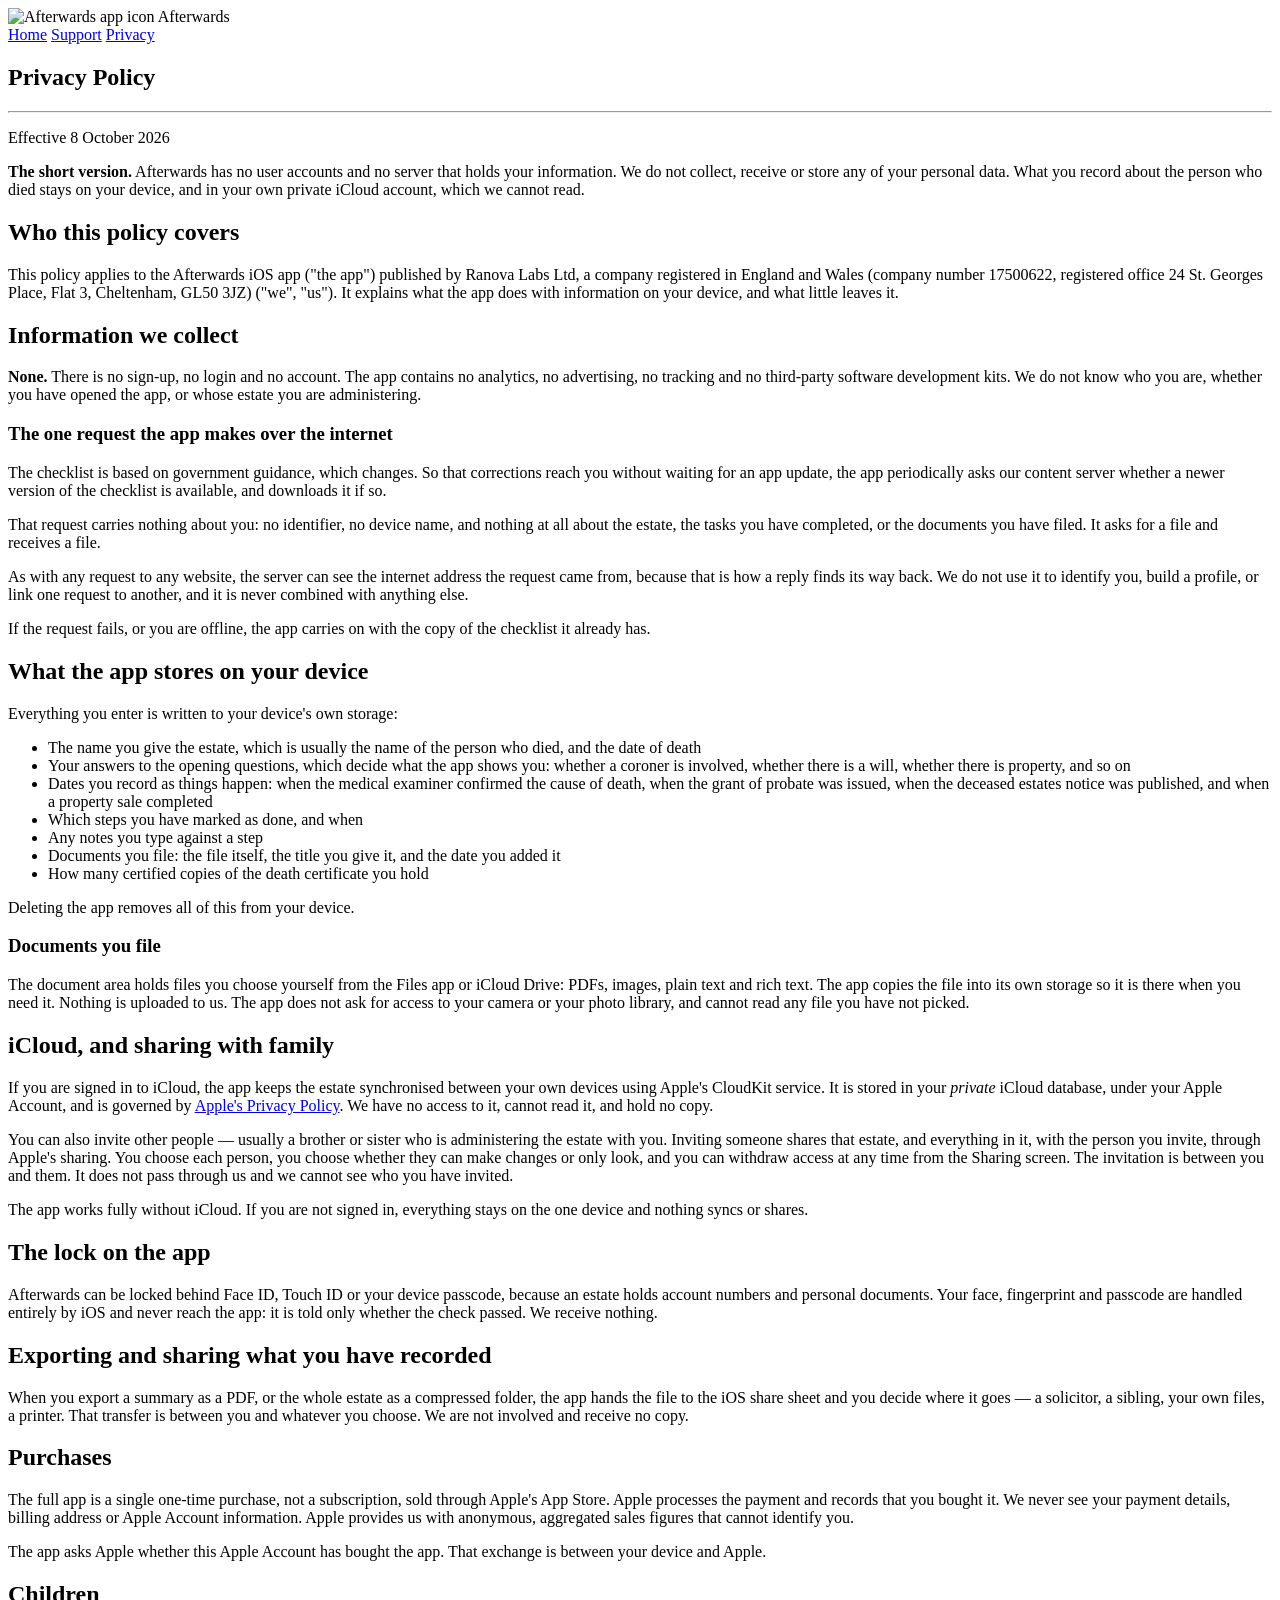
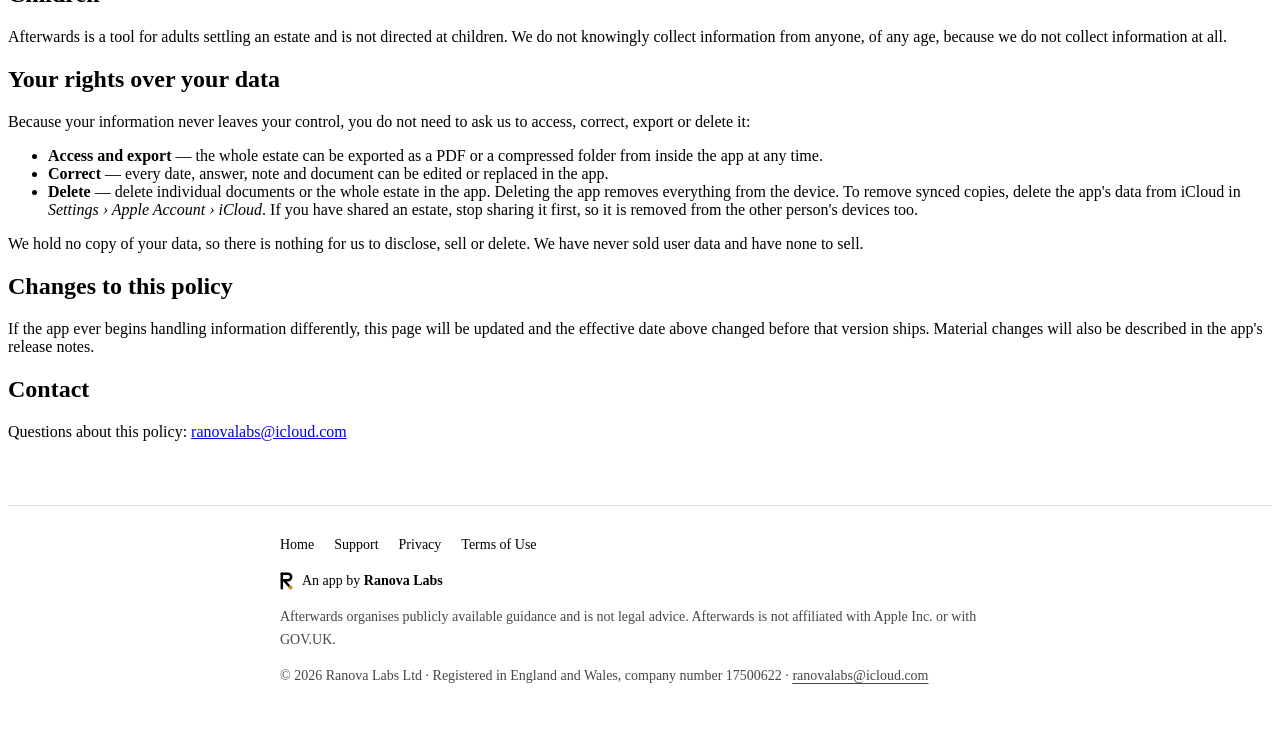
==== privacy/index.html @ 222cb42b "Add the shared Ranova Labs footer and contact address Every page gets the same footer: Home/Support/" ====
<!doctype html>
<html lang="en">
<head>
<meta charset="utf-8">
<meta name="viewport" content="width=device-width, initial-scale=1">
<title>Privacy Policy — Afterwards</title>
<meta name="description" content="Afterwards collects no personal data. The estate you record stays on your device and in your own iCloud account.">
<link rel="icon" href="../assets/icon.png">
<link rel="preconnect" href="https://fonts.googleapis.com">
<link rel="preconnect" href="https://fonts.gstatic.com" crossorigin>
<link rel="stylesheet" href="https://fonts.googleapis.com/css2?family=Source+Serif+4:opsz,wght@8..60,400;8..60,600&display=swap">
<link rel="stylesheet" href="../style.css">
<link rel="stylesheet" href="../assets/ranova-frame.css">
</head>
<body>
<header class="site"><div class="wrap">
  <img src="../assets/icon.png" alt="Afterwards app icon">
  <span class="name">Afterwards</span>
  <nav>
    <a href="../index.html">Home</a>
    <a href="../support/">Support</a>
    <a href="../privacy/" aria-current="page">Privacy</a>
  </nav>
</div></header>

<main class="wrap">
  <section class="hero">
    <h1>Privacy Policy</h1>
    <hr class="rule">
    <p class="dateline">Effective 8 October 2026</p>
  </section>

  <div class="note">
    <p><strong>The short version.</strong> Afterwards has no user accounts and no server that holds your information. We do not collect, receive or store any of your personal data. What you record about the person who died stays on your device, and in your own private iCloud account, which we cannot read.</p>
  </div>

  <h2>Who this policy covers</h2>
  <p>This policy applies to the Afterwards iOS app ("the app") published by Ranova Labs Ltd, a company registered in England and Wales (company number 17500622, registered office 24 St. Georges Place, Flat 3, Cheltenham, GL50 3JZ) ("we", "us"). It explains what the app does with information on your device, and what little leaves it.</p>

  <h2>Information we collect</h2>
  <p><strong>None.</strong> There is no sign-up, no login and no account. The app contains no analytics, no advertising, no tracking and no third-party software development kits. We do not know who you are, whether you have opened the app, or whose estate you are administering.</p>

  <h3>The one request the app makes over the internet</h3>
  <p>The checklist is based on government guidance, which changes. So that corrections reach you without waiting for an app update, the app periodically asks our content server whether a newer version of the checklist is available, and downloads it if so.</p>
  <p>That request carries nothing about you: no identifier, no device name, and nothing at all about the estate, the tasks you have completed, or the documents you have filed. It asks for a file and receives a file.</p>
  <p>As with any request to any website, the server can see the internet address the request came from, because that is how a reply finds its way back. We do not use it to identify you, build a profile, or link one request to another, and it is never combined with anything else.</p>
  <p>If the request fails, or you are offline, the app carries on with the copy of the checklist it already has.</p>

  <h2>What the app stores on your device</h2>
  <p>Everything you enter is written to your device's own storage:</p>
  <ul>
    <li>The name you give the estate, which is usually the name of the person who died, and the date of death</li>
    <li>Your answers to the opening questions, which decide what the app shows you: whether a coroner is involved, whether there is a will, whether there is property, and so on</li>
    <li>Dates you record as things happen: when the medical examiner confirmed the cause of death, when the grant of probate was issued, when the deceased estates notice was published, and when a property sale completed</li>
    <li>Which steps you have marked as done, and when</li>
    <li>Any notes you type against a step</li>
    <li>Documents you file: the file itself, the title you give it, and the date you added it</li>
    <li>How many certified copies of the death certificate you hold</li>
  </ul>
  <p>Deleting the app removes all of this from your device.</p>

  <h3>Documents you file</h3>
  <p>The document area holds files you choose yourself from the Files app or iCloud Drive: PDFs, images, plain text and rich text. The app copies the file into its own storage so it is there when you need it. Nothing is uploaded to us. The app does not ask for access to your camera or your photo library, and cannot read any file you have not picked.</p>

  <h2>iCloud, and sharing with family</h2>
  <p>If you are signed in to iCloud, the app keeps the estate synchronised between your own devices using Apple's CloudKit service. It is stored in your <em>private</em> iCloud database, under your Apple Account, and is governed by <a href="https://www.apple.com/legal/privacy/">Apple's Privacy Policy</a>. We have no access to it, cannot read it, and hold no copy.</p>
  <p>You can also invite other people — usually a brother or sister who is administering the estate with you. Inviting someone shares that estate, and everything in it, with the person you invite, through Apple's sharing. You choose each person, you choose whether they can make changes or only look, and you can withdraw access at any time from the Sharing screen. The invitation is between you and them. It does not pass through us and we cannot see who you have invited.</p>
  <p>The app works fully without iCloud. If you are not signed in, everything stays on the one device and nothing syncs or shares.</p>

  <h2>The lock on the app</h2>
  <p>Afterwards can be locked behind Face ID, Touch ID or your device passcode, because an estate holds account numbers and personal documents. Your face, fingerprint and passcode are handled entirely by iOS and never reach the app: it is told only whether the check passed. We receive nothing.</p>

  <h2>Exporting and sharing what you have recorded</h2>
  <p>When you export a summary as a PDF, or the whole estate as a compressed folder, the app hands the file to the iOS share sheet and you decide where it goes — a solicitor, a sibling, your own files, a printer. That transfer is between you and whatever you choose. We are not involved and receive no copy.</p>

  <h2>Purchases</h2>
  <p>The full app is a single one-time purchase, not a subscription, sold through Apple's App Store. Apple processes the payment and records that you bought it. We never see your payment details, billing address or Apple Account information. Apple provides us with anonymous, aggregated sales figures that cannot identify you.</p>
  <p>The app asks Apple whether this Apple Account has bought the app. That exchange is between your device and Apple.</p>

  <h2>Children</h2>
  <p>Afterwards is a tool for adults settling an estate and is not directed at children. We do not knowingly collect information from anyone, of any age, because we do not collect information at all.</p>

  <h2>Your rights over your data</h2>
  <p>Because your information never leaves your control, you do not need to ask us to access, correct, export or delete it:</p>
  <ul>
    <li><strong>Access and export</strong> — the whole estate can be exported as a PDF or a compressed folder from inside the app at any time.</li>
    <li><strong>Correct</strong> — every date, answer, note and document can be edited or replaced in the app.</li>
    <li><strong>Delete</strong> — delete individual documents or the whole estate in the app. Deleting the app removes everything from the device. To remove synced copies, delete the app's data from iCloud in <em>Settings &rsaquo; Apple Account &rsaquo; iCloud</em>. If you have shared an estate, stop sharing it first, so it is removed from the other person's devices too.</li>
  </ul>
  <p>We hold no copy of your data, so there is nothing for us to disclose, sell or delete. We have never sold user data and have none to sell.</p>

  <h2>Changes to this policy</h2>
  <p>If the app ever begins handling information differently, this page will be updated and the effective date above changed before that version ships. Material changes will also be described in the app's release notes.</p>

  <h2>Contact</h2>
  <p>Questions about this policy: <a href="mailto:ranovalabs@icloud.com">ranovalabs@icloud.com</a></p>
</main>

<div class="rl-foot" role="contentinfo"><div class="rl-wrap" style="--rl-max: 720px">
  <nav class="rl-links" aria-label="Footer"><a href="../index.html">Home</a><a href="../support/">Support</a><a href="../privacy/">Privacy</a><a href="https://www.apple.com/legal/internet-services/itunes/dev/stdeula/">Terms of Use</a></nav>
  <a class="rl-by" href="https://ranovalabs.github.io/"><svg viewBox="11 7 36 50" aria-hidden="true"><g fill="none" stroke="currentColor" stroke-width="7" stroke-linecap="round" stroke-linejoin="round"><path d="M16 12 L16 52"/><path d="M16 12 H33 A9 9 0 0 1 33 30 H16"/><path d="M22 30 L38 48"/></g><circle cx="40" cy="50" r="5.6" fill="#C98A2B"/></svg><span>An app by <b>Ranova Labs</b></span></a>
  <p class="rl-note">Afterwards organises publicly available guidance and is not legal advice. Afterwards is not affiliated with Apple Inc. or with GOV.UK.</p>
  <p class="rl-legal">&copy; 2026 Ranova Labs Ltd &middot; Registered in England and Wales, company number 17500622 &middot; <a href="mailto:ranovalabs@icloud.com">ranovalabs@icloud.com</a></p>
</div></div>
</body>
</html>
---- assets/ranova-frame.css ----
/* Ranova Labs shared footer. The same file ships in every Ranova Labs app site.
   It inherits each site's text colour, so it follows that site's light/dark theme. */
.rl-foot { border-top: 1px solid color-mix(in srgb, currentColor 14%, transparent); margin-top: 64px; padding: 28px 0 48px; font-size: 14px; line-height: 1.6; }
.rl-foot .rl-wrap { max-width: var(--rl-max, 960px); margin: 0 auto; padding: 0 22px; display: grid; gap: 14px; }
.rl-foot p { margin: 0; max-width: none; color: inherit; font-size: inherit; }
.rl-foot a { color: inherit; text-decoration: none; }
.rl-foot a:hover { text-decoration: underline; text-underline-offset: 3px; }
.rl-foot .rl-links { display: flex; flex-wrap: wrap; gap: 6px 20px; font-weight: 500; }
.rl-foot .rl-by { display: inline-flex; align-items: center; gap: 9px; justify-self: start; font-weight: 500; }
.rl-foot .rl-by svg { width: 13px; height: 18px; flex-shrink: 0; }
.rl-foot .rl-by b { font-weight: 700; }
.rl-foot .rl-note, .rl-foot .rl-legal { opacity: .72; }
.rl-foot .rl-legal a { text-decoration: underline; text-underline-offset: 3px; }
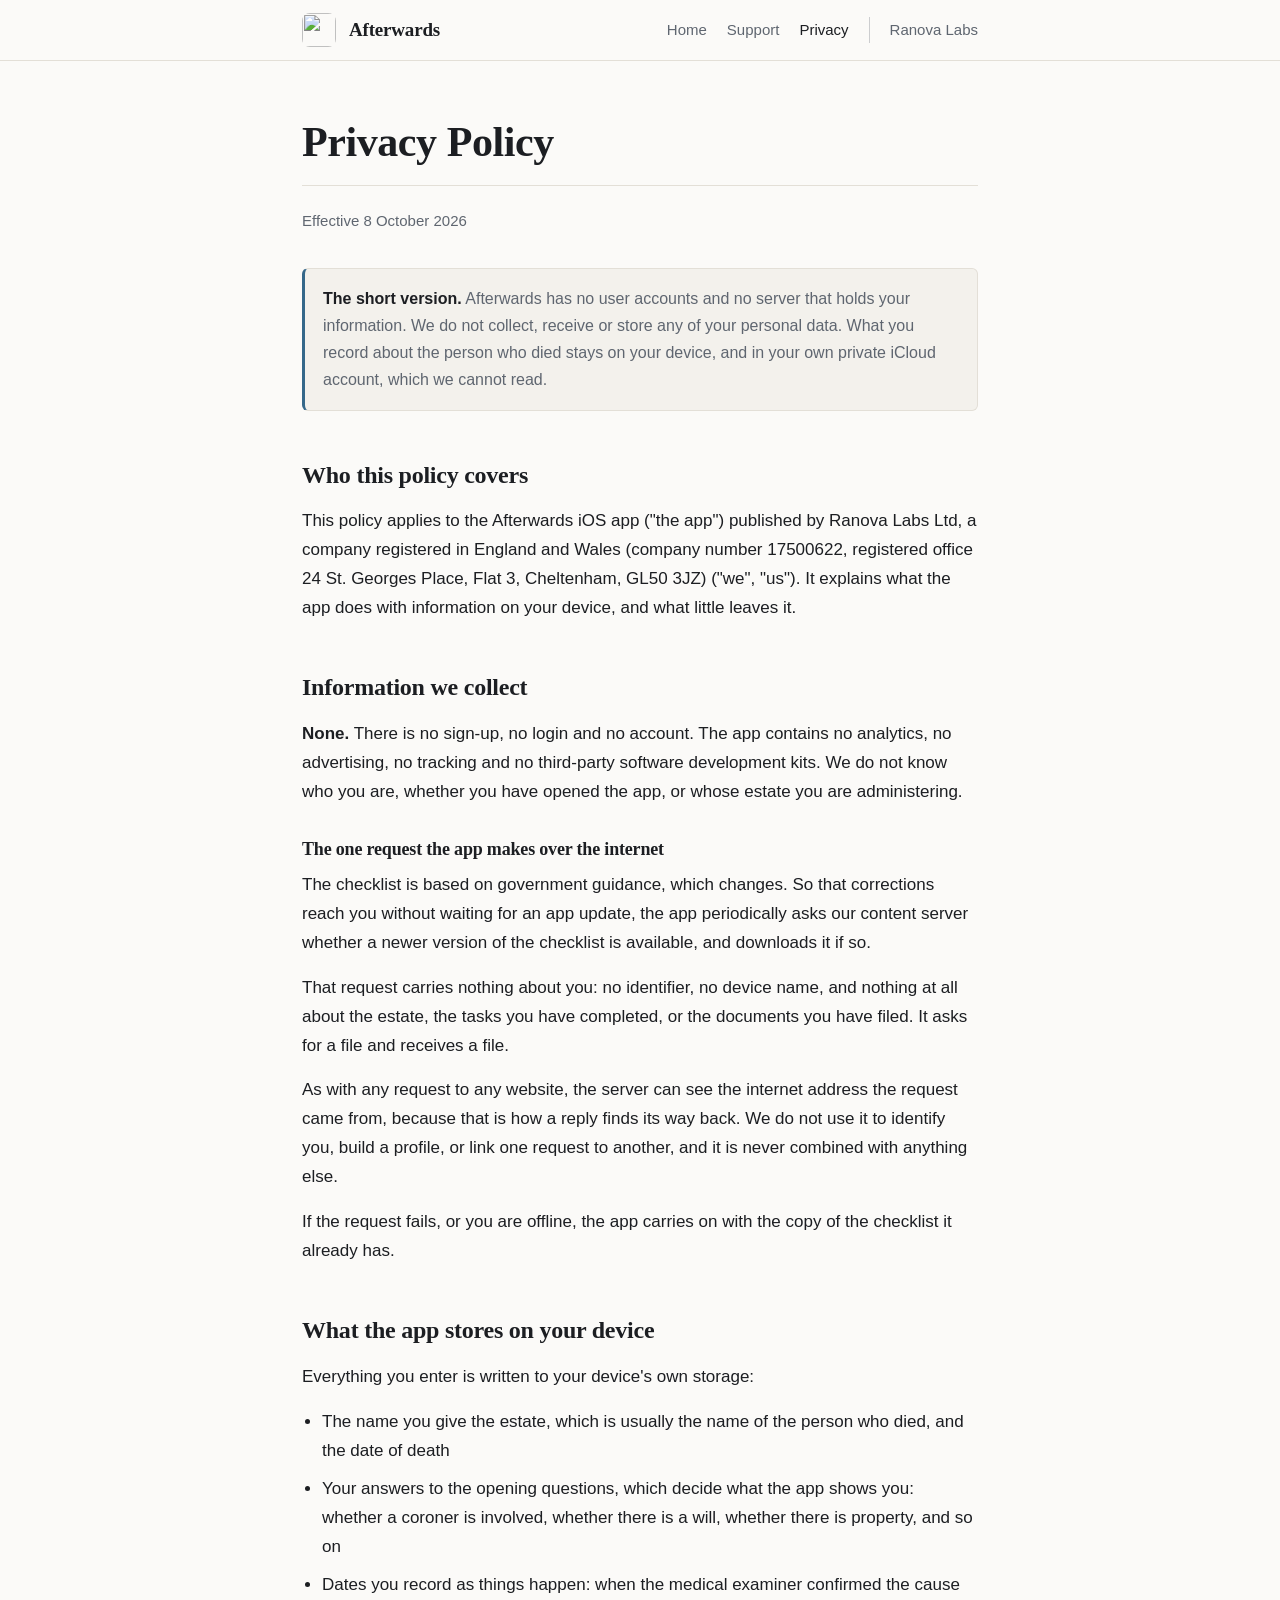
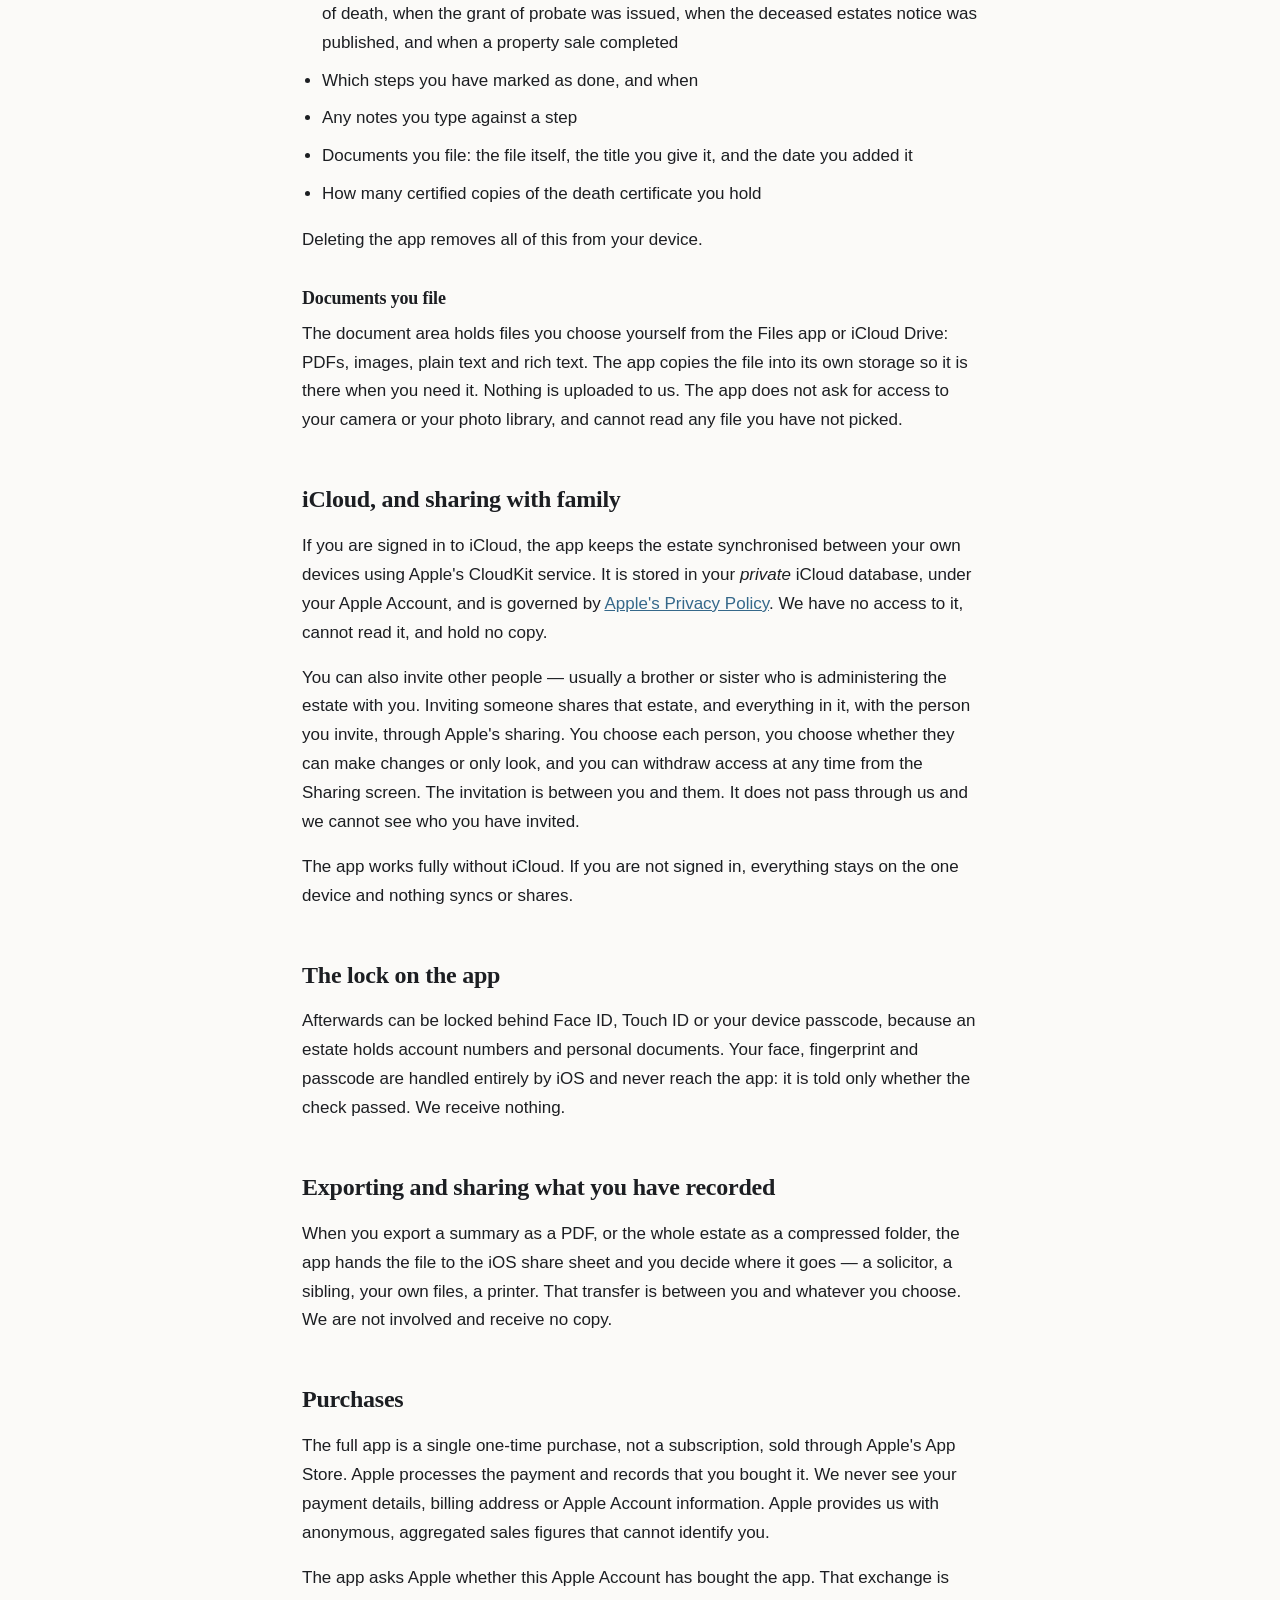
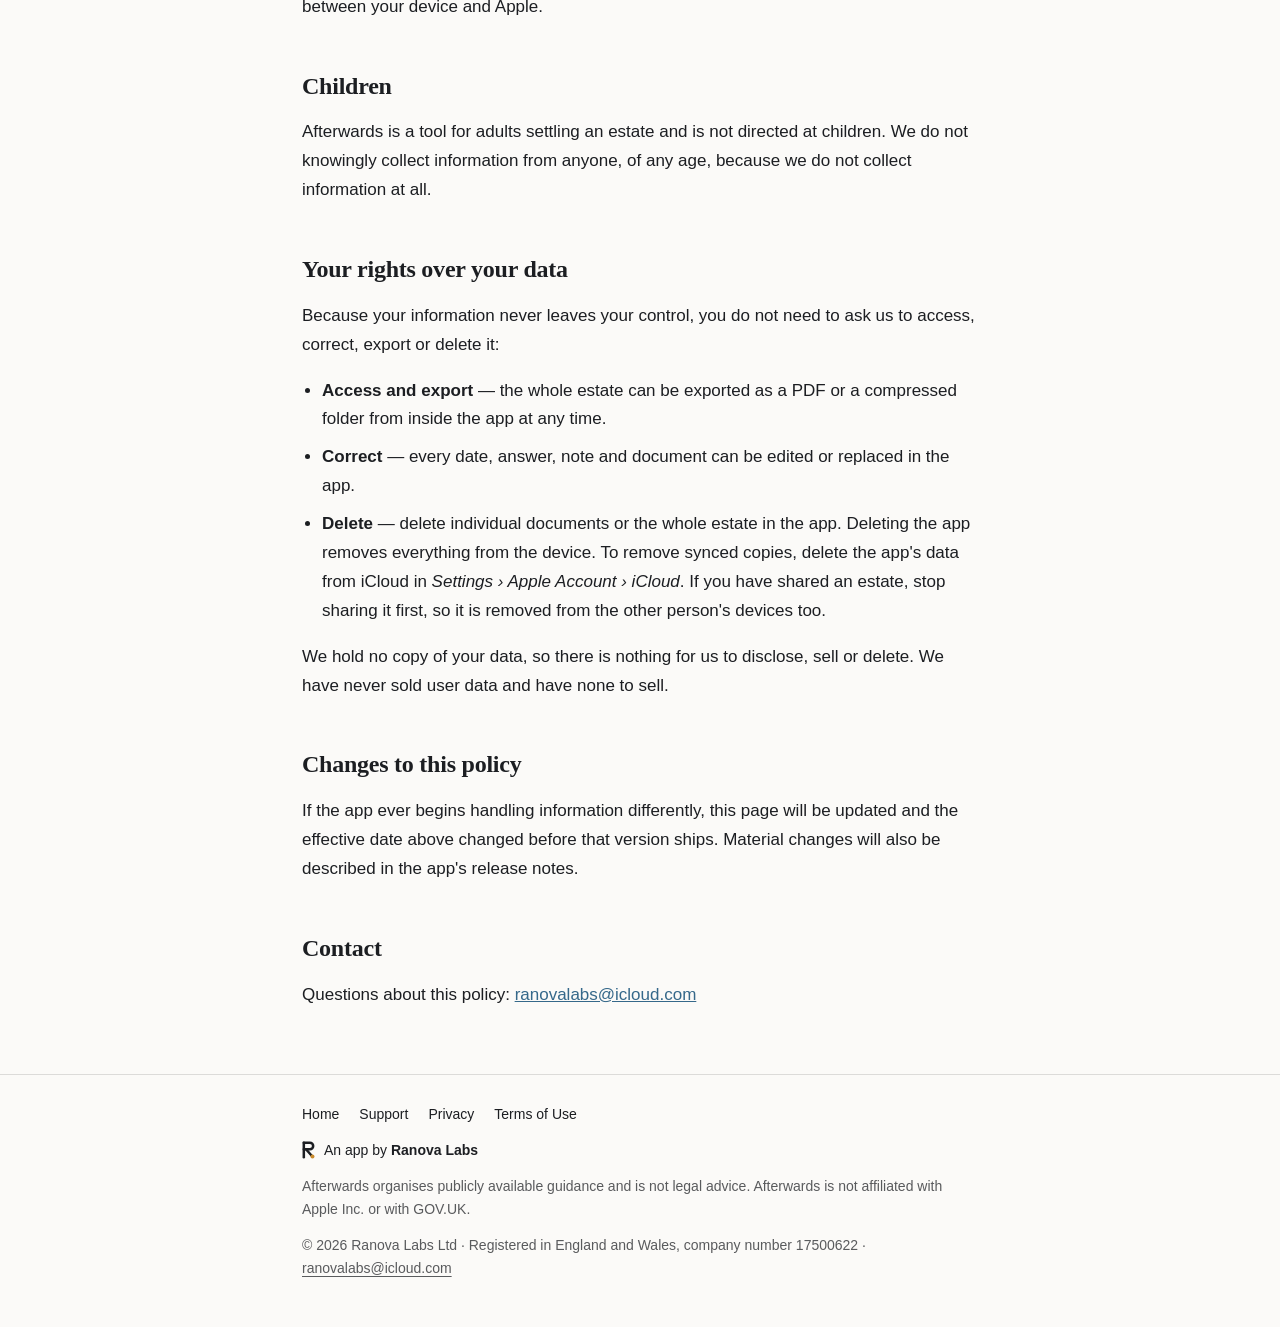
==== commit a0d4df57: "Link the header to Ranova Labs and match it across app sites The menu ends with a Ranova Labs link b" ====
--- a/privacy/index.html
+++ b/privacy/index.html
@@ -9,17 +9,17 @@
 <link rel="preconnect" href="https://fonts.googleapis.com">
 <link rel="preconnect" href="https://fonts.gstatic.com" crossorigin>
 <link rel="stylesheet" href="https://fonts.googleapis.com/css2?family=Source+Serif+4:opsz,wght@8..60,400;8..60,600&display=swap">
-<link rel="stylesheet" href="../style.css">
-<link rel="stylesheet" href="../assets/ranova-frame.css">
+<link rel="stylesheet" href="../style.css?v=20261008">
+<link rel="stylesheet" href="../assets/ranova-frame.css?v=20261008">
 </head>
 <body>
 <header class="site"><div class="wrap">
-  <img src="../assets/icon.png" alt="Afterwards app icon">
-  <span class="name">Afterwards</span>
+  <a class="brand" href="../index.html"><img src="../assets/icon.png" alt=""><span class="name">Afterwards</span></a>
   <nav>
     <a href="../index.html">Home</a>
     <a href="../support/">Support</a>
     <a href="../privacy/" aria-current="page">Privacy</a>
+    <a class="rl-home" href="https://ranovalabs.github.io/">Ranova Labs</a>
   </nav>
 </div></header>
 
--- a/style.css
+++ b/style.css
@@ -0,0 +1,112 @@
+/* Afterwards — estateadmin.app
+   Quiet, document-like. Someone reading these pages has had a death in the family,
+   so nothing here shouts: no gradients, no animation, one accent used sparingly. */
+
+:root {
+  --paper:   #fbfaf8;
+  --surface: #f3f1ec;
+  --ink:     #1c1e22;
+  --muted:   #5f6670;
+  --line:    #e3dfd7;
+  --accent:  #35688a;
+  --warm:    #a8683f;
+}
+@media (prefers-color-scheme: dark) {
+  :root {
+    --paper:   #14171b;
+    --surface: #1c2026;
+    --ink:     #e7e9ec;
+    --muted:   #9aa3ae;
+    --line:    #2a2f36;
+    --accent:  #8ab6d2;
+    --warm:    #d09a6e;
+  }
+}
+
+* { box-sizing: border-box; }
+html { -webkit-text-size-adjust: 100%; }
+body {
+  margin: 0;
+  background: var(--paper);
+  color: var(--ink);
+  font: 17px/1.7 -apple-system, BlinkMacSystemFont, "Segoe UI", Roboto, Helvetica, Arial, sans-serif;
+}
+
+.wrap { max-width: 720px; margin: 0 auto; padding: 0 22px; }
+
+header.site {
+  border-bottom: 1px solid var(--line);
+  position: sticky; top: 0; background: var(--paper); z-index: 10;
+}
+header.site .wrap {
+  display: flex; align-items: center; gap: 13px; flex-wrap: wrap;
+  padding-top: 13px; padding-bottom: 13px;
+}
+header.site .brand { display: flex; align-items: center; gap: inherit; color: inherit; text-decoration: none; }
+header.site img { width: 34px; height: 34px; border-radius: 8px; }
+header.site .name {
+  font-family: "Source Serif 4", Georgia, "Times New Roman", serif;
+  font-weight: 600; font-size: 19px; letter-spacing: -0.01em;
+}
+header.site nav { margin-left: auto; display: flex; gap: 20px; }
+header.site nav a { color: var(--muted); text-decoration: none; font-size: 15px; }
+header.site nav a:hover, header.site nav a[aria-current] { color: var(--ink); }
+
+/* Below this the links no longer fit beside the wordmark, so give them their own
+   row rather than letting them wrap one at a time. */
+@media (max-width: 540px) {
+  header.site nav { margin-left: 0; width: 100%; gap: 18px; padding-top: 2px; }
+  .hero { padding-top: 34px; }
+}
+
+h1, h2, h3 {
+  font-family: "Source Serif 4", Georgia, "Times New Roman", serif;
+  font-weight: 600; letter-spacing: -0.01em; text-wrap: balance;
+}
+h1 { font-size: clamp(31px, 6vw, 42px); line-height: 1.2; margin: 0 0 18px; }
+h2 { font-size: 24px; margin: 44px 0 12px; }
+h3 { font-size: 18px; margin: 28px 0 6px; }
+p { margin: 0 0 16px; }
+a { color: var(--accent); }
+strong { font-weight: 650; }
+
+.hero { padding: 56px 0 0; }
+.rule { height: 1px; background: var(--line); border: 0; margin: 0 0 22px; }
+.lede { font-size: 19px; color: var(--muted); margin-bottom: 34px; }
+.dateline { font-size: 15px; color: var(--muted); margin-bottom: 34px; }
+
+/* Used for the one-paragraph summary at the top of a long page. */
+.note {
+  background: var(--surface); border: 1px solid var(--line);
+  border-left: 3px solid var(--accent); border-radius: 6px;
+  padding: 16px 18px; margin: 26px 0; font-size: 16px; color: var(--muted);
+}
+.note strong { color: var(--ink); }
+.note p:last-child { margin-bottom: 0; }
+.note--warm { border-left-color: var(--warm); }
+
+.grid { display: grid; gap: 20px; grid-template-columns: repeat(auto-fit, minmax(210px, 1fr)); margin: 10px 0 12px; }
+.card { background: var(--surface); border: 1px solid var(--line); border-radius: 12px; padding: 18px 18px 4px; }
+.card h3 { margin-top: 0; }
+.card p { font-size: 15px; color: var(--muted); }
+
+ul { padding-left: 20px; }
+li { margin-bottom: 9px; }
+dl dt { font-weight: 650; margin-top: 22px; }
+dl dd { margin: 6px 0 0; color: var(--muted); }
+
+code {
+  background: var(--surface); padding: 2px 6px; border-radius: 4px;
+  font-size: 0.88em; font-family: ui-monospace, SFMono-Regular, Menlo, monospace;
+}
+
+a:focus-visible, summary:focus-visible {
+  outline: 2px solid var(--accent); outline-offset: 3px; border-radius: 3px;
+}
+
+footer.site {
+  border-top: 1px solid var(--line); margin-top: 64px;
+  padding: 26px 0 56px; color: var(--muted); font-size: 15px;
+}
+footer.site a { color: var(--muted); margin-right: 18px; }
+footer.site .disclaimer { margin-top: 16px; }
--- a/assets/ranova-frame.css
+++ b/assets/ranova-frame.css
@@ -11,3 +11,6 @@
 .rl-foot .rl-by b { font-weight: 700; }
 .rl-foot .rl-note, .rl-foot .rl-legal { opacity: .72; }
 .rl-foot .rl-legal a { text-decoration: underline; text-underline-offset: 3px; }
+
+/* "Ranova Labs" link at the end of each app site's header menu, set apart by a hairline. */
+header.site nav a.rl-home { padding-left: 20px; border-left: 1px solid color-mix(in srgb, currentColor 30%, transparent); }
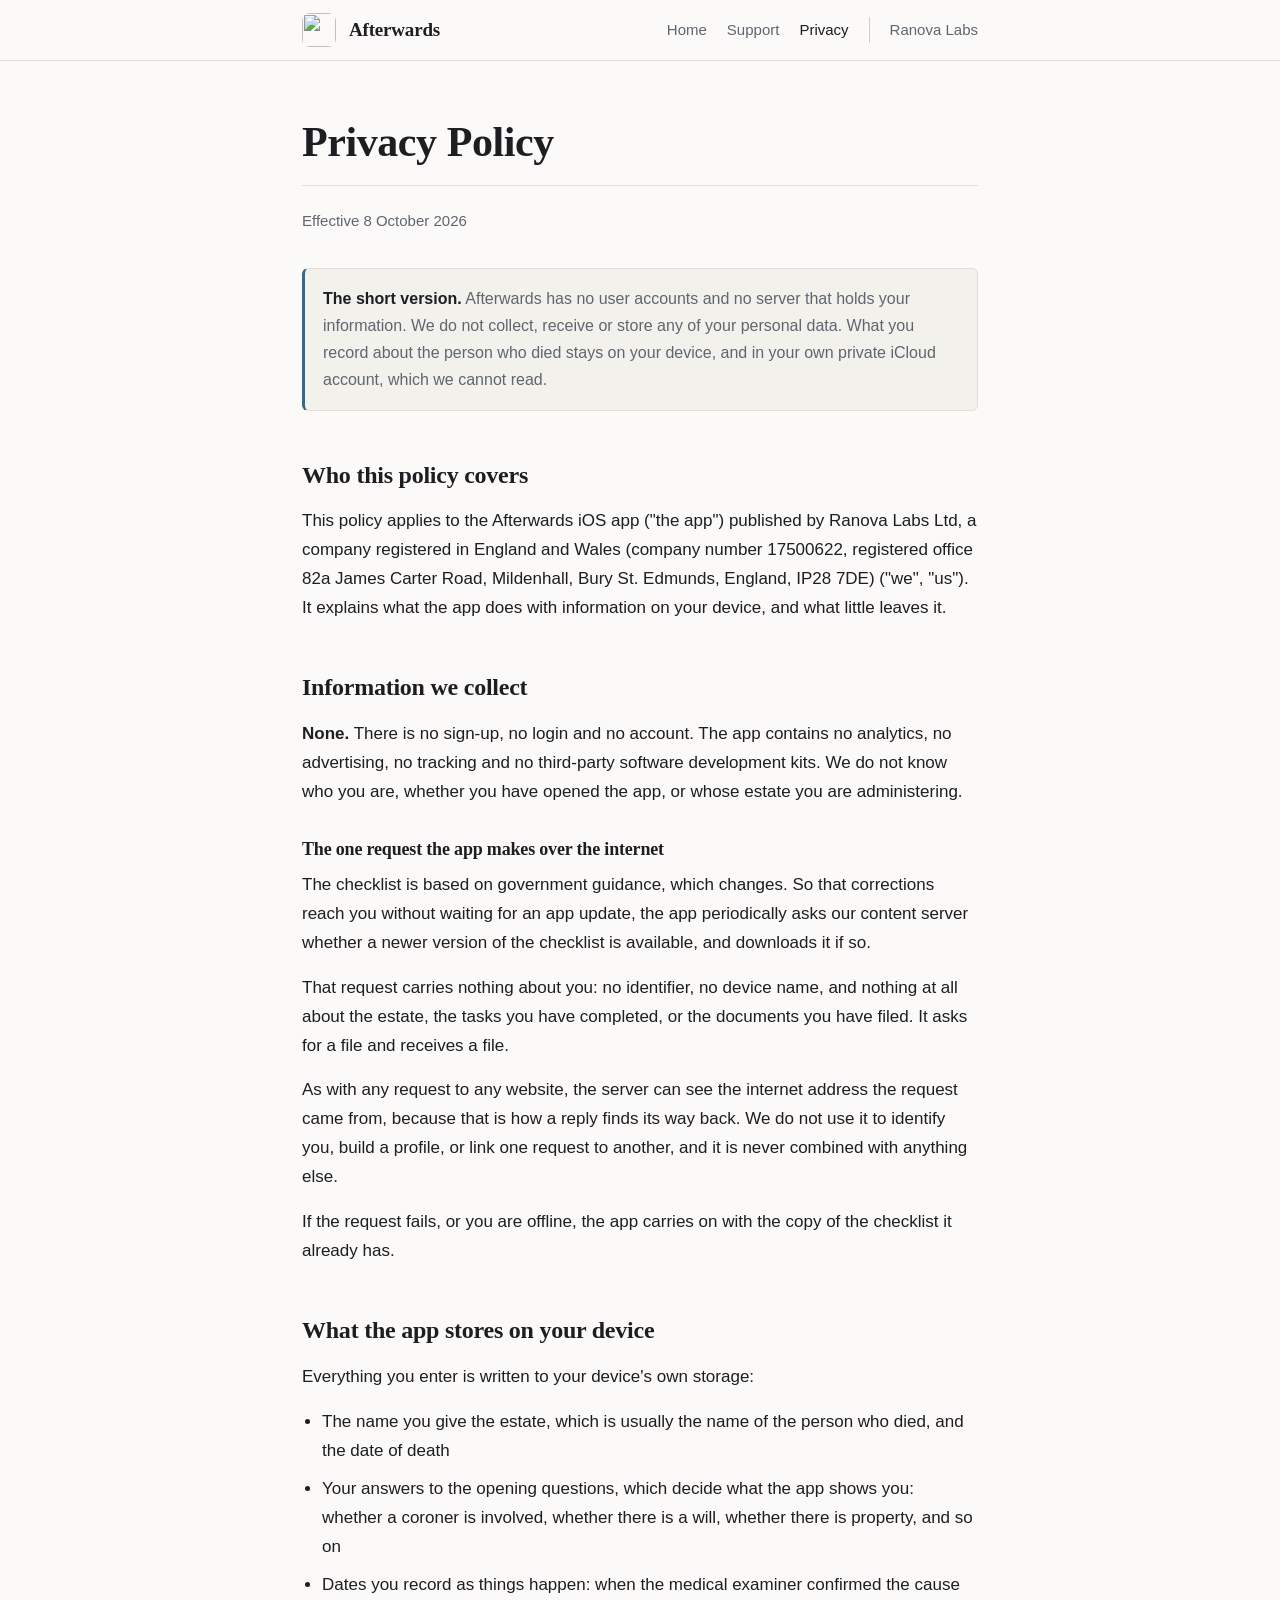
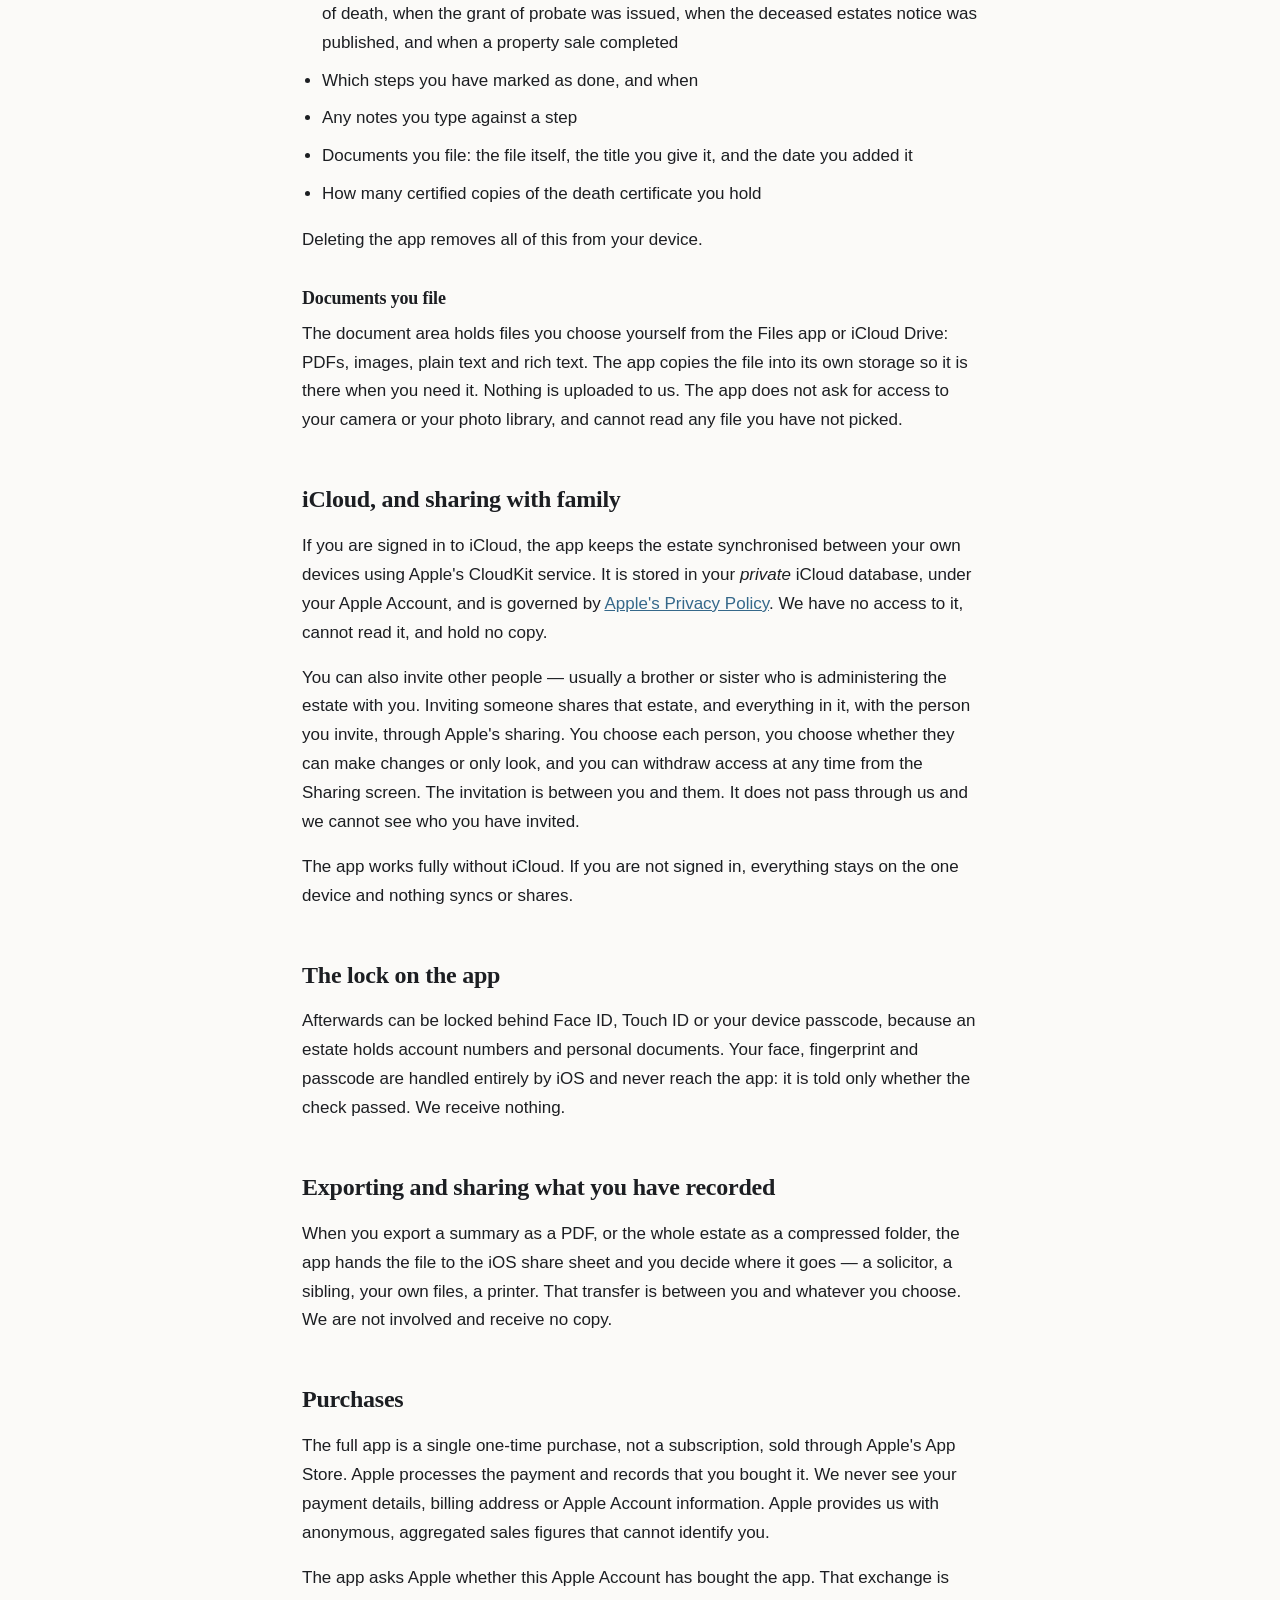
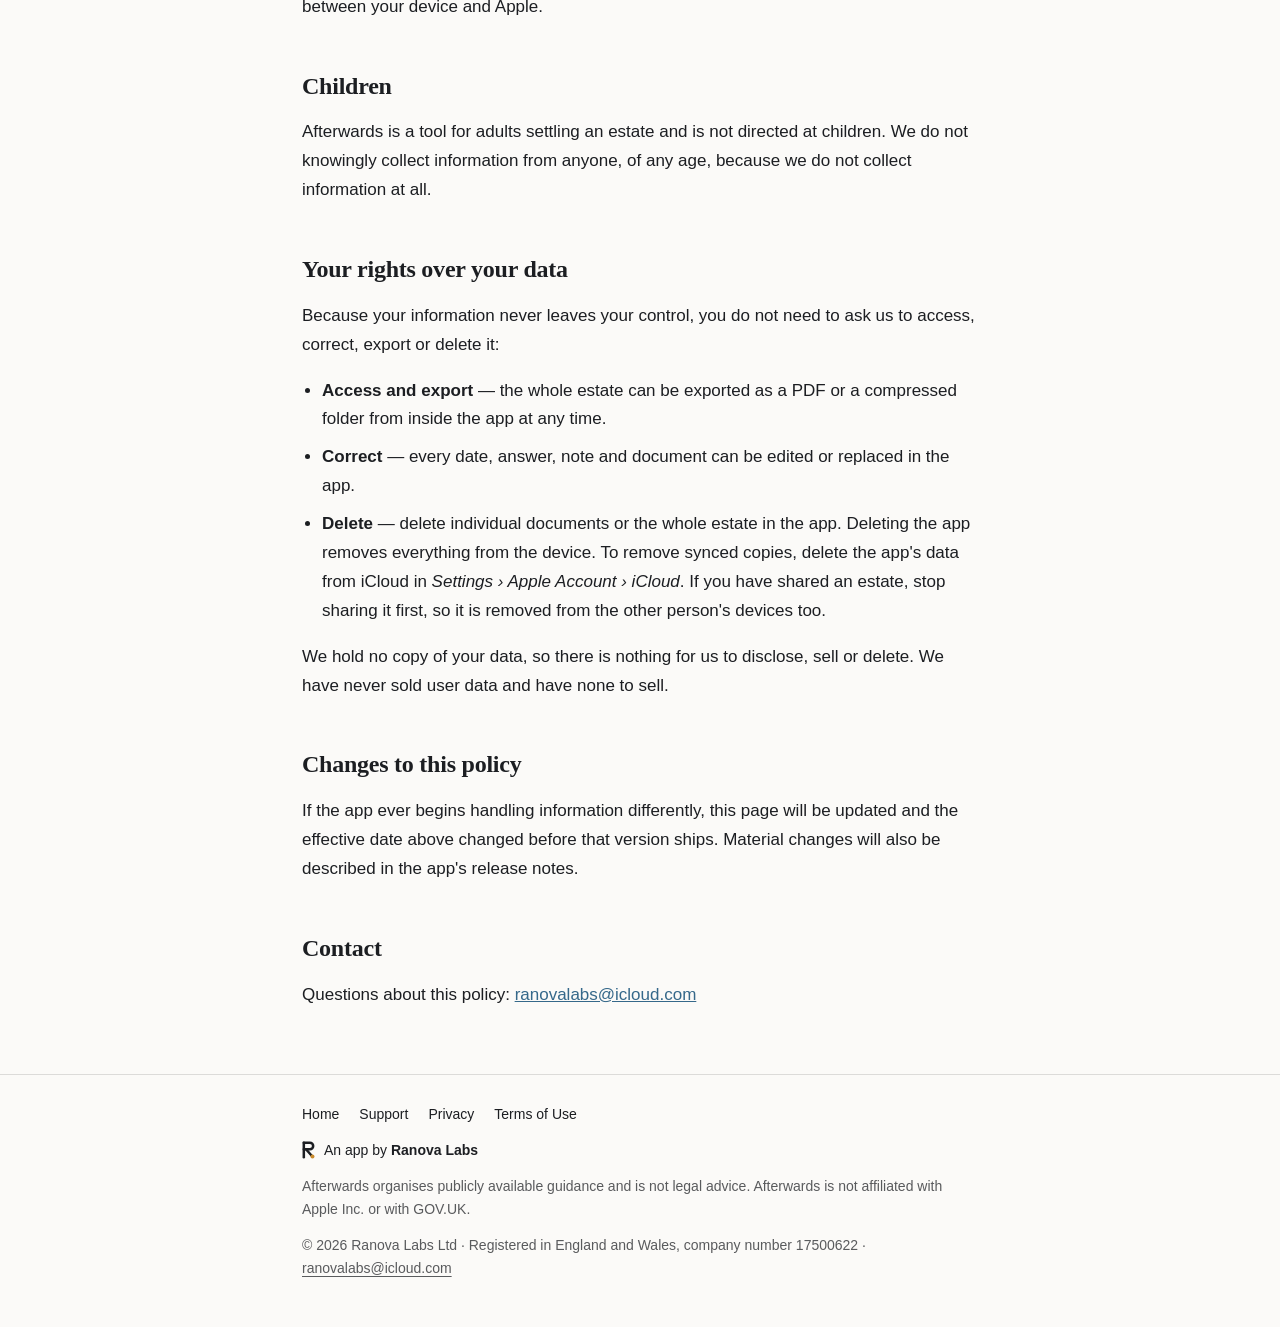
==== commit 52c3f6ac: "Update registered office address Co-Authored-By: Claude Opus 5.5 <noreply@anthropic.com>" ====
--- a/privacy/index.html
+++ b/privacy/index.html
@@ -35,7 +35,7 @@
   </div>
 
   <h2>Who this policy covers</h2>
-  <p>This policy applies to the Afterwards iOS app ("the app") published by Ranova Labs Ltd, a company registered in England and Wales (company number 17500622, registered office 24 St. Georges Place, Flat 3, Cheltenham, GL50 3JZ) ("we", "us"). It explains what the app does with information on your device, and what little leaves it.</p>
+  <p>This policy applies to the Afterwards iOS app ("the app") published by Ranova Labs Ltd, a company registered in England and Wales (company number 17500622, registered office 82a James Carter Road, Mildenhall, Bury St. Edmunds, England, IP28 7DE) ("we", "us"). It explains what the app does with information on your device, and what little leaves it.</p>
 
   <h2>Information we collect</h2>
   <p><strong>None.</strong> There is no sign-up, no login and no account. The app contains no analytics, no advertising, no tracking and no third-party software development kits. We do not know who you are, whether you have opened the app, or whose estate you are administering.</p>
